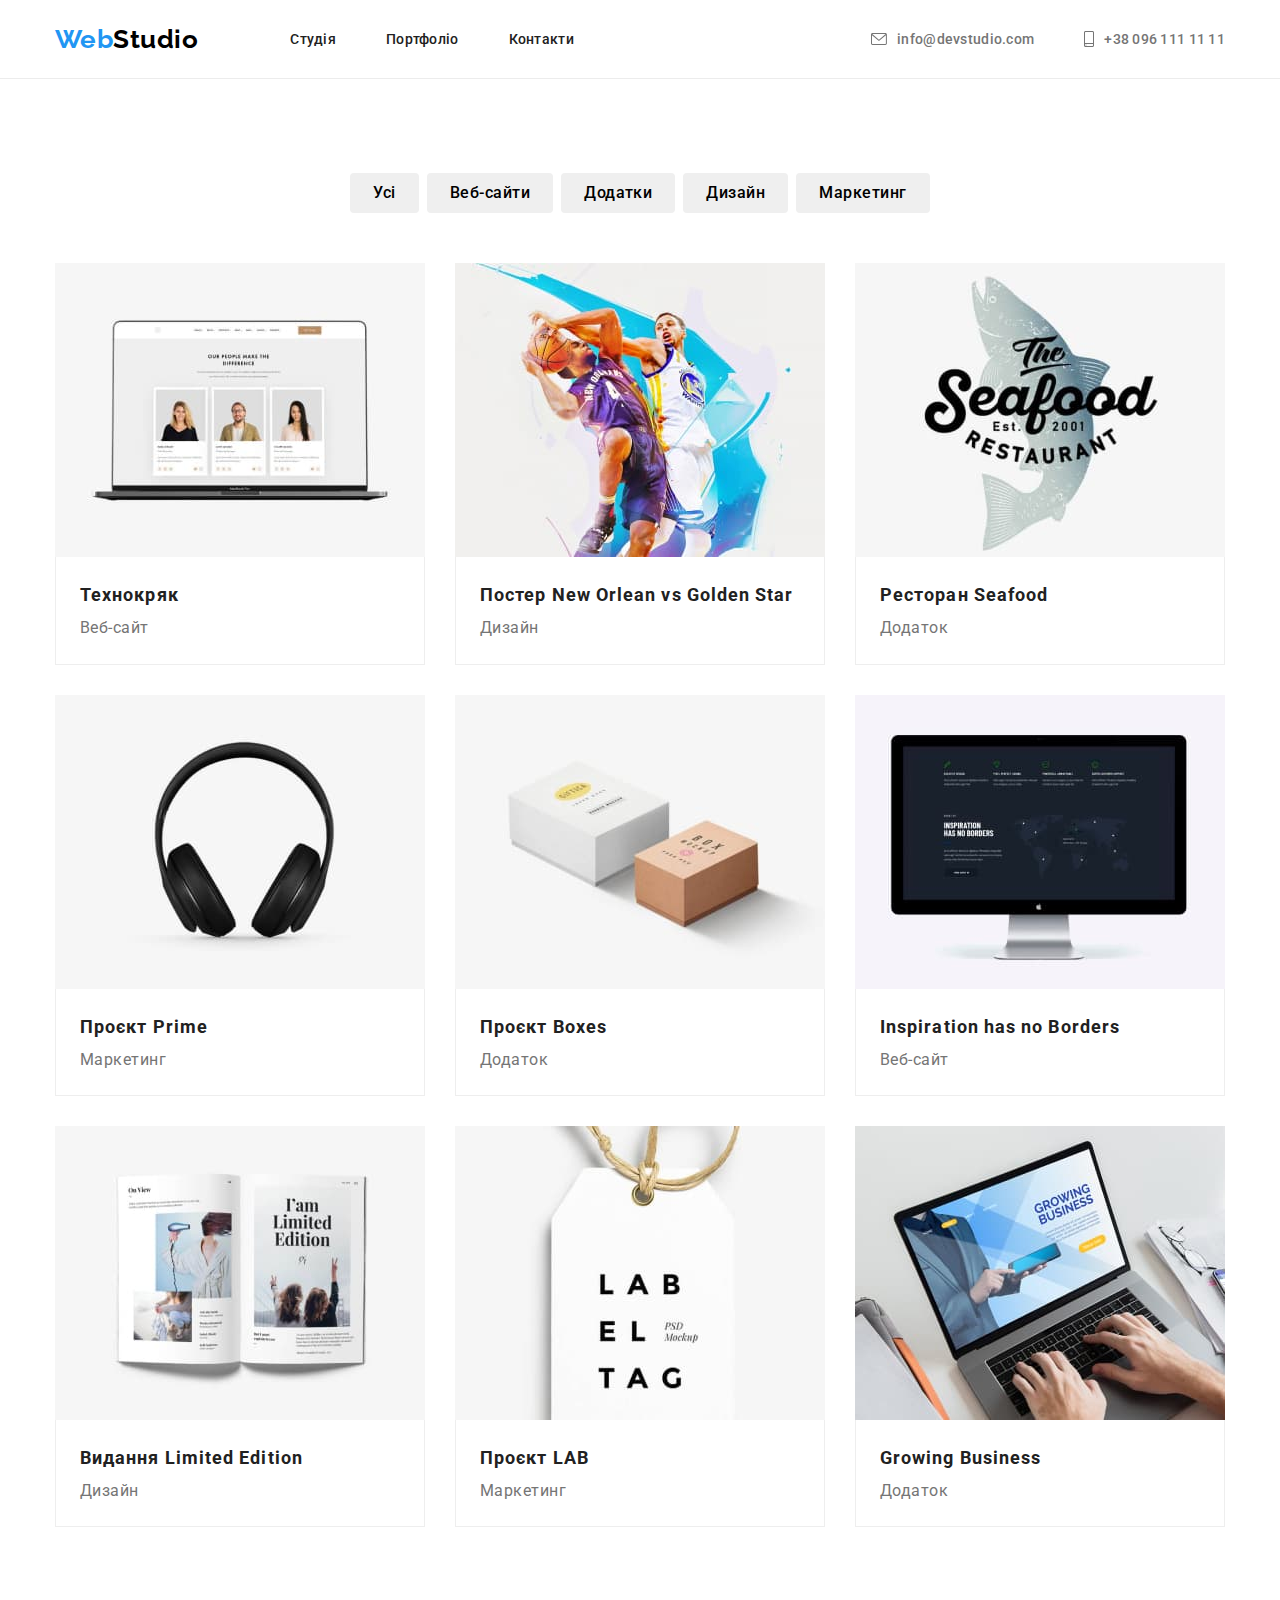
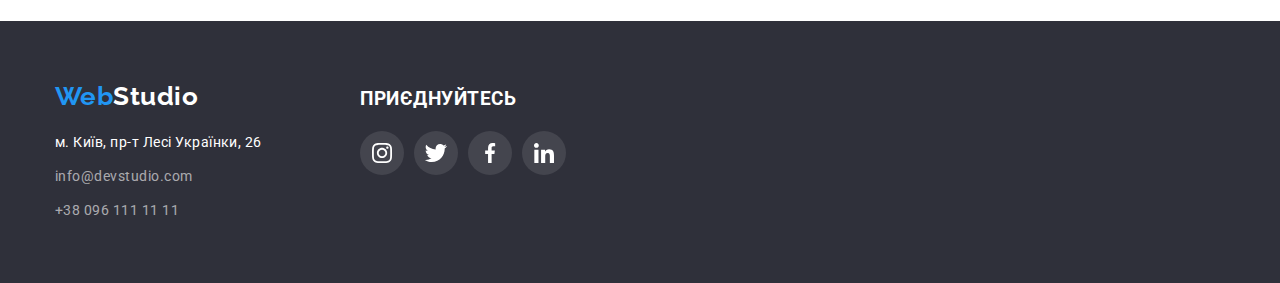
==== portfolio.html @ e4ec39dd "hw5" ====
<!DOCTYPE html>
<html lang="uk">

<head>
    <meta charset="UTF-8" />
    <meta http-equiv="X-UA-Compatible" content="IE=edge" />
    <meta name="viewport" content="width=device-width, initial-scale=1.0" />
    <title>Home_Work_2</title>
    <link
        href="https://fonts.googleapis.com/css2?family=Raleway:wght@700&family=Roboto:wght@400;500;700;900&display=swap"
        rel="stylesheet" />
    <link rel="stylesheet" href="https://cdn.jsdelivr.net/npm/modern-normalize@1.1.0/modern-normalize.min.css">
    <link rel="stylesheet" href="/css/style.css" />
</head>

<body>
    <header class="header-menu">
        <div class="container header-menu-container">
            <nav class="menu-navigation">
                <a class="logo" href="./index.html">
                    <span lang="en"><span class="logo-blue">Web</span><span class="logo-black">Studio</span></span>
                </a>

                <ul class="header-nav list">
                    <li class="item-link-nav">
                        <a class="link-nav" href="./portfolio.html">Студія</a>
                    </li>
                    <li class="item-link-nav">
                        <a class="link-nav" href="./portfolio.html">Портфоліо</a>
                    </li>
                    <li class="item-link-nav">
                        <a class="link-nav" href="./portfolio.html">Контакти</a>
                    </li>
                </ul>
            </nav>

            <ul class="header-contacts list">
                <li class="item-header-contacts">
                    <a class="link-contact" href="mailto:info@devstudio.com">
                        <svg class="icon-poshta icon-item" width="16" height="12">
                            <use href="./images/icons.svg#icon-poshta"></use>
                        </svg>info@devstudio.com</a>
                </li>
                <li class="item-header-contacts">
                    <a class="link-contact" href="tel:+380961111111">
                        <svg class="icon-smartphone icon-item" width="10" height="16">
                            <use href="./images/icons.svg#icon-smartphone"></use>
                        </svg>+38 096 111 11 11</a>
                </li>
            </ul>
        </div>
    </header>

    <main>
        <section class="section">
            <div class="container">
                <!-- Цей заголовок буде прихованим -->
                <h1 class="visually-hidden">Наші проекти</h1>

                <ul class="list-buttons list">
                    <li class="portfolio-btn">
                        <button class="btn-all list-btn btns menu-button" type="button">Усі</button>
                    </li>
                    <li class="portfolio-btn">
                        <button class="list-btn btns menu-button" type="button">Веб-сайти</button>
                    </li>
                    <li class="portfolio-btn">
                        <button class="list-btn btns menu-button" type="button">Додатки</button>
                    </li>
                    <li class="portfolio-btn">
                        <button class="list-btn btns menu-button" type="button">Дизайн</button>
                    </li>
                    <li class="portfolio-btn">
                        <button class="list-btn btns menu-button" type="button">Маркетинг</button>
                    </li>
                </ul>

                <ul class="list images-menu">
                    <li class="item-img-menu">
                        <a class="link-images" href="./portfolio.html">
                            <img src="./images/imgs-portfolio/opened-notebook.jpg" alt="Зображення на моніторі ноутбука"
                                width="370" />
                            <span class="img-dsc">
                                <h2 class="image-title">Технокряк</h2>
                                <p class="image-text">Веб-сайт</p>
                            </span>
                        </a>
                    </li>
                    <li class="item-img-menu">
                        <a class="link-images" href="./portfolio.html">
                            <img src="./images/imgs-portfolio/basketball-poster.jpg"
                                alt="Постер з двома гравцями в баскетбол" width="370" />
                            <span class="img-dsc">
                                <h2 class="image-title">Постер <span lang="en">New Orlean vs Golden Star</span></h2>
                                <p class="image-text">Дизайн</p>
                            </span>
                        </a>
                    </li>
                    <li class="item-img-menu">
                        <a class="link-images" href="./portfolio.html">
                            <img src="./images/imgs-portfolio/restaurant-name.jpg" alt="Логотип ресторану"
                                width="370" />
                            <span class="img-dsc">
                                <h2 class="image-title">Ресторан <span lang="en">Seafood</span></h2>
                                <p class="image-text">Додаток</p>
                            </span>
                        </a>
                    </li>
                    <li class="item-img-menu">
                        <a class="link-images" href="./portfolio.html">
                            <img src="./images/imgs-portfolio/headphone.jpg" alt="Навушники" width="370" />
                            <span class="img-dsc">
                                <h2 class="image-title">Проєкт <span lang="en">Prime</span></h2>
                                <p class="image-text">Маркетинг</p>
                            </span>
                        </a>
                    </li>
                    <li class="item-img-menu">
                        <a class="link-images" href="./portfolio.html">
                            <img src="./images/imgs-portfolio/two-boxes.jpg" alt="Дві коробки" width="370" />
                            <span class="img-dsc">
                                <h2 class="image-title">Проєкт <span lang="en">Boxes</span></h2>
                                <p class="image-text">Додаток</p>
                            </span>
                        </a>
                    </li>
                    <li class="item-img-menu">
                        <a class="link-images" href="./portfolio.html">
                            <img src="./images/imgs-portfolio/pc-monitor.jpg" alt="Монітор комп'ютера" width="370" />
                            <span class="img-dsc">
                                <h2 class="image-title"><span lang="en">Inspiration has no Borders</span></h2>
                                <p class="image-text">Веб-сайт</p>
                            </span>
                        </a>
                    </li>
                    <li class="item-img-menu">
                        <a class="link-images" href="./portfolio.html">
                            <img src="./images/imgs-portfolio/magazine.jpg" alt="Розгорнутий журнал" width="370" />
                            <span class="img-dsc">
                                <h2 class="image-title">Видання <span lang="en">Limited Edition</span></h2>
                                <p class="image-text">Дизайн</p>
                            </span>
                        </a>
                    </li>
                    <li class="item-img-menu">
                        <a class="link-images" href="./portfolio.html">
                            <img src="./images/imgs-portfolio/label.jpg" alt="Етикетка з написом" width="370" />
                            <span class="img-dsc">
                                <h2 class="image-title">Проєкт <span lang="en">LAB</span></h2>
                                <p class="image-text">Маркетинг</p>
                            </span>
                        </a>
                    </li>
                    <li class="item-img-menu">
                        <a class="link-images" href="./portfolio.html">
                            <img src="./images/imgs-portfolio/work-on-notebook.jpg" alt="Робота за ноутбуком"
                                width="370" />
                            <span class="img-dsc">
                                <h2 class="image-title"><span lang="en">Growing Business</span></h2>
                                <p class="image-text">Додаток</p>
                            </span>
                        </a>
                    </li>
                </ul>
            </div>
        </section>
    </main>

    <footer class="footer-menu">
        <div class="container footer-container">

            <div class="logo-address-container">
                <a class="logo" href=""><span lang="en"><span class="logo-blue">Web</span><span
                            class="logo-white">Studio</span></span></a>
                <address class="footer-address">
                    <ul class="list footer-contacts">
                        <li class="item-footer-contacts">
                            <a class="link-footer map-address" href="https://goo.gl/maps/CPtrU1FHBa2aNyZL9"
                                target="_blank" rel="noopener noreferrer"">м. Київ, пр-т Лесі Українки, 26</a>
                        </li>
                        <li class=" item-footer-contacts">
                                <a class=" link-footer mail-contact"
                                    href="mailto:info@devstudio.com">info@devstudio.com</a>
                        </li>
                        <li class="item-footer-contacts">
                            <a class="link-footer tel-contact" href="tel:+380961111111">+38 096 111 11 11</a>
                        </li>
                    </ul>
                </address>
            </div>

            <div class="icon-footer-container">
                <h3 class="title-icon-footer" lang="uk">приєднуйтесь</h3>
                <ul class="list-icon-footer list">
                    <li class="footer-social_list-link">
                        <a class="footer-social-link" href="">
                            <svg class="social-link-icon-instagram social-link-icon" width="20" height="20">
                                <use href="./images/icons.svg#icon-instagram"></use>
                            </svg>
                        </a>
                    </li>
                    <li class="footer-social_list-link">
                        <a class="footer-social-link" href="">
                            <svg class="social-link-icon-twitter social-link-icon" width="20" height="20">
                                <use href="./images/icons.svg#icon-twitter"></use>
                            </svg>
                        </a>
                    </li>
                    <li class="footer-social_list-link">
                        <a class="footer-social-link" href="">
                            <svg class="social-link-icon-facebook social-link-icon" width="20" height="20">
                                <use href="./images/icons.svg#icon-facebook"></use>
                            </svg>
                        </a>
                    </li>
                    <li class="footer-social_list-link">
                        <a class="footer-social-link" href="">
                            <svg class="social-link-icon-linkedin social-link-icon" width="20" height="20">
                                <use href="./images/icons.svg#icon-linkedin"></use>
                            </svg>
                        </a>
                    </li>
                </ul>
            </div>
        </div>
    </footer>
</body>

</html>
---- css/style.css ----
:root {
    --main-dark-color: #212121;
    --main-light-color: #757575;
    --grey-icon-color: #AFB1B8;
    --blue-color: #2196F3;
    --blue-button-active-color: #188CE8;
    --grey-button-color: #F5F4FA;
    --logo-dark-color: #000000;
    --white-color: #ffffff;
    --hero-background-color: #2F303A;
    --header-border-color: #ECECEC;
    --light-footer-contacts-color: rgba(255, 255, 255, 0.6);
    --border-portfolio-color: #EEEEEE;
    --under-bgimages-color: #c4c4c4;
    --card-set-gap: 30px;
}

/* General Styles */

h1,
h2,
h3,
h4,
p {
    margin-top: 0;
    margin-bottom: 0;
}

ul,
ol {
    margin-top: 0;
    margin-bottom: 0;
    padding-left: 0;
}

img {
    display: block;
    max-width: 100%;
}

body {
    font-family: 'Roboto', sans-serif;
    font-style: normal;
    font-weight: 400;
    line-height: 1.17;
    letter-spacing: 0.03em;
    color: var(--main-light-color);
}

.section {
    padding-top: 94px;
    padding-bottom: 94px;
}

.container {
    width: 1200px;
    margin-left: auto;
    margin-right: auto;
    padding-left: 15px;
    padding-right: 15px;
}

/* a {
    text-decoration: none;
} */

/* li {
    list-style: none;
} */


/* Header Styles */

/* header logo */

.header-menu {
    padding-top: 24px;
    padding-bottom: 24px;

    border-bottom: 1px solid var(--header-border-color);
}

.header-menu-container {
    display: flex;
    align-items: center;
    justify-content: space-between;
}

.menu-navigation {
    display: flex;
    align-items: center;
}

.logo {
    margin-right: 92px;

    font-family: 'Raleway';
    font-size: 26px;
    font-weight: 700;
    letter-spacing: inherit;
}

.logo,
.link-nav,
.link-contact,
.link-footer,
.link-images,
.social-link {
    text-decoration: none;
}

.logo-blue {
    color: var(--blue-color);
}

.logo-black {
    color: var(--logo-dark-color);
}

/* header nav and contacts*/

.list {
    list-style: none;
}

.header-nav,
.header-contacts {
    display: flex;

    font-size: 14px;
    font-weight: 500;
    letter-spacing: 0.02em;
}

.header-nav {
    column-gap: 50px;
}

.item-link-nav:not(:last-child) {
    /* margin-right: 50px; */
}

.link-nav {
    color: var(--main-dark-color);
}

.header-contacts .item-header-contacts:not(:last-child) {
    margin-right: 50px;
}


.link-contact,
.link-difference {
    display: flex;
    align-items: center;
    justify-content: center;
    color: var(--main-light-color);
}

.icon-item {
    margin-right: 10px;
    fill: currentColor;

}

.link-nav:hover,
.link-nav:focus,
.link-contact:hover,
.link-contact:focus,
.map-address:hover,
.map-address:focus {
    color: var(--blue-color);
}

/* Page 1 (index.html) Styles for main */

/* hero section*/

.hero-section {
    padding-top: 200px;
    padding-bottom: 200px;
    max-width: 1600px;
    height: 600px;
    margin-right: auto;
    margin-left: auto;

    background-color: var(--under-bgimages-color);
    outline: 1px solid #000000;
    background-image: linear-gradient(rgba(47, 48, 58, 0.4), rgba(47, 48, 58, 0.4)),
        url(../images/bg-hero-img.jpg);
    block-size: auto;
}

.hero-content .hero-title {
    margin-right: auto;
    margin-left: auto;
    width: 696px;
    margin-bottom: 30px;

    font-size: 44px;
    font-style: inherit;
    font-weight: 900;
    line-height: 1.36;
    letter-spacing: 0.06em;
    text-transform: uppercase;
    text-align: center;
    color: var(--white-color);
}

.hero-overlay {}

/* this property for all buttons (Page 1-2) */
.btns {
    cursor: pointer;
    font-family: 'Roboto';
    font-style: normal;
    font-size: 16px;
    border-radius: 4px;
}

.hero-button {
    padding-top: 10px;
    padding-right: 32px;
    padding-bottom: 10px;
    padding-left: 32px;

    background-color: var(--blue-color);
    color: var(--white-color);
    font-family: 'Roboto';
    font-style: normal;
    font-size: 16px;
    font-weight: 700;
    line-height: 1.88;
    letter-spacing: 0.06em;

    border: 0;
}

.page-hero-btn {
    display: flex;
    justify-content: center;
}

.hero-button:hover,
.hero-button:focus {
    background-color: #188CE8;
}


/* Section with our difference list and witout title h2 */

.visually-hidden {
    position: absolute;
    white-space: nowrap;
    width: 1px;
    height: 1px;
    overflow: hidden;
    border: 0;
    padding: 0;
    clip: rect(0 0 0 0);
    clip-path: inset(50%);
    margin: -1px;
}

.differences-list {
    display: flex;
    flex-wrap: wrap;
    margin-right: -30px;

    font-family: inherit;
    line-height: inherit;
    font-size: 14px;
}

.difference-item {
    flex-basis: calc(100% / 4 - var(--card-set-gap));
    margin-right: 30px;
}

.link-difference {
    display: flex;
    justify-content: center;
    align-items: center;
    height: 120px;
    border-radius: 4px;
    background-color: var(--grey-button-color);
}

.link-difference>.difference-icon {
    width: 70px;
    height: 70px;
    fill: solid #AFB1B8;
}

.difference-text-item {
    padding-top: 30px;
}

.title-difference {
    margin-bottom: 10px;

    font-weight: 700;
    color: var(--main-dark-color);
    text-transform: uppercase;
}

.description-difference {
    line-height: 1.71;
    color: var(--main-light-color);
}

/* what we do Section*/

.title-what-we-do,
.title-our-team,
.title-constant-customers {
    text-align: center;
    margin-bottom: 50px;

    font-weight: 700;
    font-size: 36px;
    color: var(--main-dark-color);
}

.about {
    padding-top: 0;
}

.images-list {
    display: flex;
    flex-wrap: wrap;
    column-gap: var(--card-set-gap);
}

.item-images-list {}

/* our team Section */

.our-team-section {
    background-color: var(--grey-button-color);
}

.our-team {
    display: flex;
    flex-wrap: wrap;
    margin-right: -30px;

    font-family: inherit;
    font-size: 16px;
    line-height: inherit;
}

.item-our-team {
    flex-basis: calc(100% / 4 - var(--card-set-gap));
    margin-right: 30px;
    text-align: center;
    background-color: var(--white-color);
    border-radius: 0px 0px 4px 4px;
    box-shadow: 0 2px 1px 0 rgba(0, 0, 0, 0.2),
        0 1px 1px 0 rgba(0, 0, 0, 0.14);
}

.about-member {
    flex-basis: inherit;
    padding-top: 30px;
    padding-bottom: 30px;

    flex-basis: inherit;
}

.member-team-name {
    margin-bottom: 10px;

    font-weight: 500;
    font-size: 16px;
    color: var(--main-dark-color);
}

.member-team-position {
    color: var(--main-light-color);
}

.social-list-links {
    display: flex;
    /* margin-bottom: 20px; */
    justify-content: center;
    margin-top: 16px;
    column-gap: 8px;
    /* padding: 0 32px; */
    /* margin-right: auto;
    margin-left: auto; */
    /* width: 206px;
    margin-right: auto;
    margin-left: auto; */
}

.social_list-link {
    align-items: center;
    justify-content: center;
}

.social-link {
    display: flex;
    justify-content: center;
    align-items: center;
    width: 44px;
    height: 44px;
    border-radius: 50%;
    /* background-color: teal; */
}

.social-link:hover,
.social-link:focus {
    background-color: var(--blue-color);
}

.social-link-icon {
    width: 100%;
    /* height: 100%; */
    color: var(--grey-icon-color);
    fill: currentColor;
}

.social-link:hover .social-link-icon,
.social-link:focus .social-link-icon {
    fill: var(--white-color);
}

/* align-content: center; */
/* width: 44px;
    height: 44px;
*/

/* .social_list-link {
    justify-content: center;
    /* flex-basis: calc(100% / 4 - 10px);
    margin-right: 10px; */
}

/* .social-link {
    display: flex;
    align-content: center;
} */
*/
/* white card under image */



/* Customers Section */

.customers-section {}

.customers-list {
    display: flex;
    align-items: center;
    justify-content: center;
    /* flex-wrap: wrap; */
    margin-right: -30px;
}

.customer-list-item {
    /* display: flex; */
    flex-basis: calc(100% / 6 - var(--card-set-gap));
    margin-right: var(--card-set-gap);
    /* border: 1px solid teal; */
    /* width: 170px; */
    height: 92px;
    /* stroke: 1px solid #AFB1B8; */
}

.customer-list-link {
    display: flex;
    align-items: center;
    justify-content: center;
    /* width: 100%; */
    height: 100%;
    /* padding: 16px 32px; */
    background-color: var(--white-color);
    border: 1px solid #AFB1B8;
    border-radius: 4px;
}

.customer-list-link:hover,
.customer-list-link:focus {
    border-color: var(--blue-color);
    fill: var(--blue-color);
}

.customer-list-link:hover .customer-list-link_icon,
.customer-list-link:focus .customer-list-link_icon {
    /* border-color: var(--blue-color); */
    fill: var(--blue-color);
}

.customer-list-link_icon {
    width: 106px;
    height: 60px;
    color: #AFB1B8;
    fill: var(--grey-icon-color);
}


/* Styles of Footer part*/

/* logo */

.footer-container {
    display: flex;
    align-items: baseline;
    justify-content: flex-start;
}

.footer-menu {
    padding-top: 60px;
    padding-bottom: 60px;

    background-color: var(--hero-background-color);
}

.logo-white {
    color: var(--white-color);
}

.footer-address {
    margin-top: 20px;
}

.footer-contacts {
    font-family: inherit;
    font-style: normal;
    font-size: 14px;
    letter-spacing: inherit;
    line-height: 1.71;
}

.item-footer-contacts:not(:last-child) {
    margin-bottom: 10px;
}

.map-address {
    color: var(--white-color);
}

.mail-contact,
.tel-contact {
    color: var(--light-footer-contacts-color);
}

.mail-contact:hover,
.mail-contact:focus,
.tel-contact:hover,
.tel-contact:focus {
    color: rgba(33, 150, 243, 1);
}

.icon-footer-container {
    margin-left: 70px;
}

.title-icon-footer {
    margin-bottom: 20px;
}

.list-icon-footer {
    display: flex;
    margin-right: -10px;
}

.title-icon-footer {
    font-style: inherit;
    color: var(--white-color);
    line-height: auto;
    font-style: bold;
    text-transform: uppercase;
}

.footer-social-link {
    display: flex;
    justify-content: center;
    align-items: center;
    width: 44px;
    height: 44px;
    border-radius: 50%;
    background-color: rgba(255, 255, 255, 0.1);
}

.footer-social_list-link {
    flex-basis: calc(100% / 4 - 10px);
    margin-right: 10px;
}

.footer-social-link>.social-link-icon {
    fill: var(--white-color);
}

.footer-social-link:hover,
.footer-social-link:focus {
    background-color: var(--blue-color);
    fill: var(--white-color);
}



/* Page 2 (portfolio.html) Styles for main */

.list-buttons {
    display: flex;
    flex-wrap: wrap;
    justify-content: center;
    margin-bottom: 50px;
}

.list-btn {
    padding-top: 6px;
    padding-right: 22px;
    padding-bottom: 6px;
    padding-left: 22px;

    font-weight: 500;
    line-height: 1.63;
    letter-spacing: 0.03em;

    border: 1px solid transparent;
}

/* .btn-all {
    padding-right: 25px;
    padding-left: 25px;
} */

.portfolio-btn:not(:last-child) {
    margin-right: 8px;
}

.menu-button:hover,
.menu-button:focus {
    background-color: var(--blue-color);
    color: var(--white-color);
    box-shadow: 0px 3px 1px rgba(0, 0, 0, 0.1),
        0px 1px 2px rgba(0, 0, 0, 0.08),
        0px 2px 2px rgba(0, 0, 0, 0.12);
}

.images-menu {
    display: flex;
    /* box-sizing: border-box; */
    flex-wrap: wrap;
    margin-right: calc(-1 *var(--card-set-gap));
    margin-bottom: calc(-1 *var(--card-set-gap));
}

.item-img-menu {
    flex-basis: calc(100% / 3 - 30px);
    margin-right: var(--card-set-gap);
    margin-bottom: var(--card-set-gap);

    background-color: var(--white-color);
}

.item-img-menu:not(:nth-child(3n)) {
    margin-right: 30px;
}

.item-img-menu:not(:nth-last-child(-n+3)) {
    margin-bottom: 30px;
}

.link-images {
    display: block;
}

/* НЕ ПРАЦЮЄ ТІНЬ НА ПОСИЛАННЯХ, ЛИШЕ НА ЛІШКАХ .item-img-menu */
.link-images:hover,
.link-images:focus {
    box-shadow: 1px 4px 6px rgba(0, 0, 0, 0.16),
        0 4px 4px rgba(0, 0, 0, 0.06),
        0 1px 1px rgba(0, 0, 0, 0.12);
}

.img-dsc {
    display: block;
    padding: 20px 24px;

    border-top: 0;
    border-bottom: 1px solid var(--border-portfolio-color);
    border-right: 1px solid var(--border-portfolio-color);
    border-left: 1px solid var(--border-portfolio-color);
}

.image-title {
    font-size: 18px;
    font-weight: 700;
    line-height: 2;
    letter-spacing: 0.06em;

    color: var(--main-dark-color);
}

.image-text {
    font-size: 16px;
    line-height: 1.88;
    letter-spacing: inherit;

    color: var(--main-light-color);
}
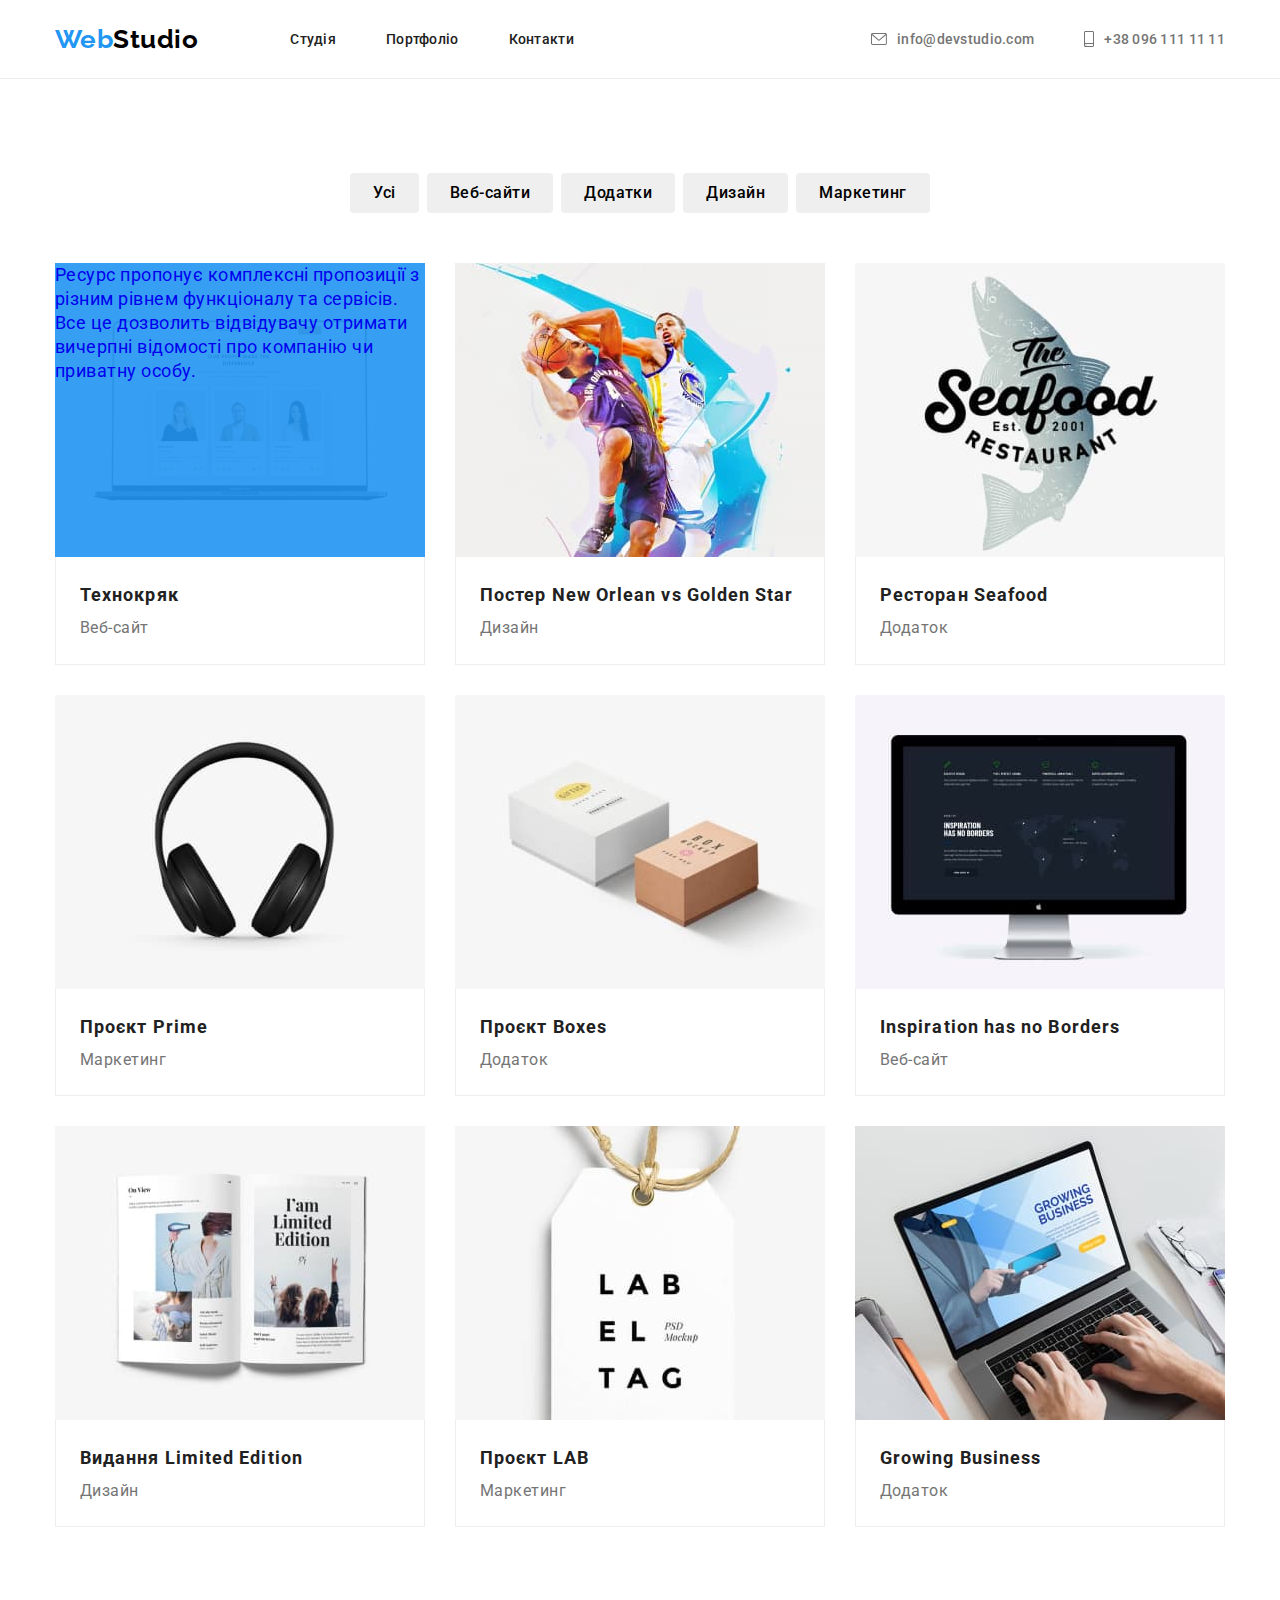
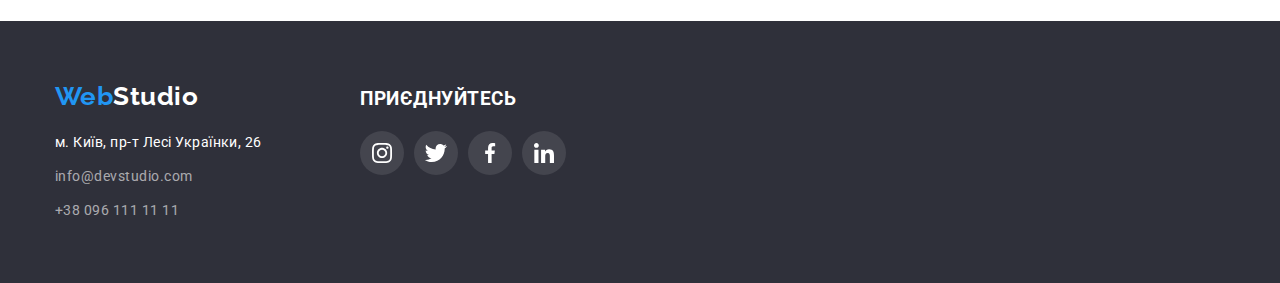
==== commit 48cf5073: "hw5" ====
--- a/portfolio.html
+++ b/portfolio.html
@@ -78,8 +78,12 @@
                 <ul class="list images-menu">
                     <li class="item-img-menu">
                         <a class="link-images" href="./portfolio.html">
-                            <img src="./images/imgs-portfolio/opened-notebook.jpg" alt="Зображення на моніторі ноутбука"
+                            <div class="link-images-overlay">
+                                <img src="./images/imgs-portfolio/opened-notebook.jpg" alt="Зображення на моніторі ноутбука"
                                 width="370" />
+                                <p class="images-overlay-text">Ресурс пропонує комплексні пропозиції з різним рівнем функціоналу та сервісів. Все це дозволить відвідувачу отримати
+                                вичерпні відомості про компанію чи приватну особу.</p>
+                            </div>
                             <span class="img-dsc">
                                 <h2 class="image-title">Технокряк</h2>
                                 <p class="image-text">Веб-сайт</p>
--- a/css/style.css
+++ b/css/style.css
@@ -105,7 +105,8 @@
 .link-contact,
 .link-footer,
 .link-images,
-.social-link {
+.social-link,
+.link-images.images-overlay-text {
     text-decoration: none;
 }
 
@@ -334,6 +335,34 @@
 
 .item-images-list {}
 
+.thumb-what-we-do {
+    position: relative;
+    display: flex;
+}
+
+/* .thumb-what-we-do:hover .dscn-what-we-do {
+    opacity: 0;
+} */
+
+.dscn-what-we-do {
+    position: absolute;
+    display: flex;
+    justify-content: center;
+    align-items: center;
+    padding-top: 27px;
+    padding-bottom: 27px;
+    /* top: 50%;
+    left: 50%; */
+    /* transform: translate(-50%, 0%); */
+    width: 100%;
+    bottom: 0;
+    
+    background-color: rgba(47, 48, 58, 0.8);
+    color: var(--white-color);
+    text-transform: uppercase;
+    font-weight: 700;
+}
+
 /* our team Section */
 
 .our-team-section {
@@ -669,6 +698,29 @@
     display: block;
 }
 
+.link-images-overlay {
+    position: relative;
+    /* display: flex; */
+}
+
+.images-overlay-text {
+    position: absolute;
+    top: 50%;
+    left: 50%;
+    transform: translate(-50%, -50%);
+    width: 100%;
+    height: 100%;
+
+    background-color: rgba(33, 150, 243, 0.9);
+    color: --white-color;
+    /* display: inline-block; */
+    /* padding: 63px 24px; */
+    font-size: 18px;
+    line-height: 1.33;
+    
+    opacity: ;
+}
+
 /* НЕ ПРАЦЮЄ ТІНЬ НА ПОСИЛАННЯХ, ЛИШЕ НА ЛІШКАХ .item-img-menu */
 .link-images:hover,
 .link-images:focus {
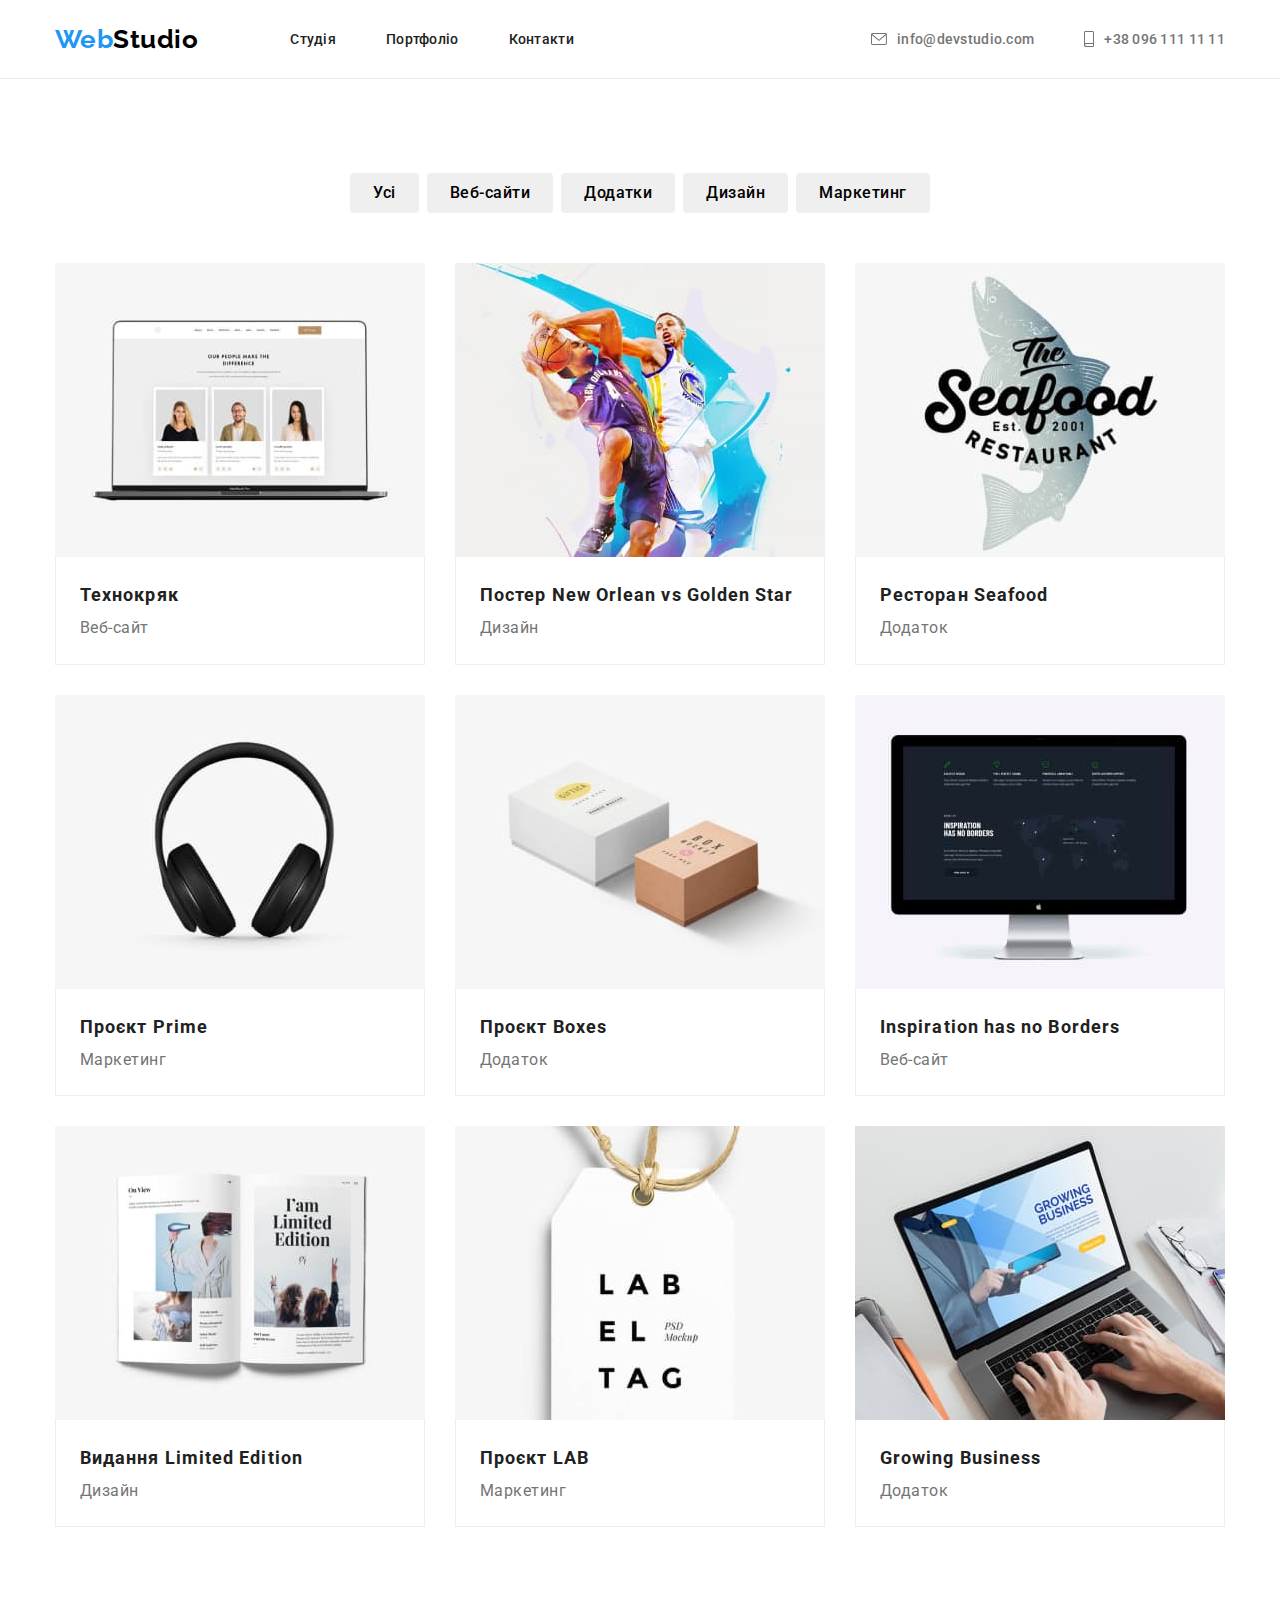
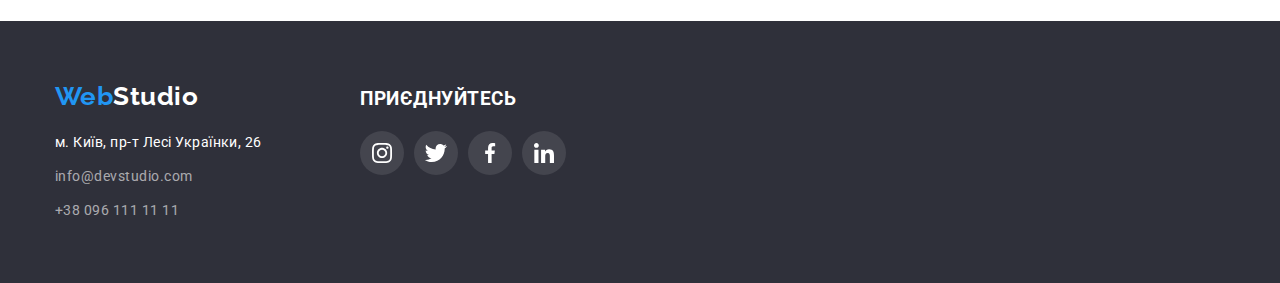
==== commit b94a8035: "hw5" ====
--- a/portfolio.html
+++ b/portfolio.html
@@ -92,8 +92,13 @@
                     </li>
                     <li class="item-img-menu">
                         <a class="link-images" href="./portfolio.html">
-                            <img src="./images/imgs-portfolio/basketball-poster.jpg"
+                            <div class="link-images-overlay">
+                                <img src="./images/imgs-portfolio/basketball-poster.jpg"
                                 alt="Постер з двома гравцями в баскетбол" width="370" />
+                                <p class="images-overlay-text">Ресурс пропонує комплексні пропозиції з різним рівнем функціоналу та сервісів. Все це
+                                    дозволить відвідувачу отримати
+                                    вичерпні відомості про компанію чи приватну особу.</p>
+                            </div>
                             <span class="img-dsc">
                                 <h2 class="image-title">Постер <span lang="en">New Orlean vs Golden Star</span></h2>
                                 <p class="image-text">Дизайн</p>
@@ -102,8 +107,13 @@
                     </li>
                     <li class="item-img-menu">
                         <a class="link-images" href="./portfolio.html">
-                            <img src="./images/imgs-portfolio/restaurant-name.jpg" alt="Логотип ресторану"
+                            <div class="link-images-overlay">
+                                <img src="./images/imgs-portfolio/restaurant-name.jpg" alt="Логотип ресторану"
                                 width="370" />
+                                <p class="images-overlay-text">Ресурс пропонує комплексні пропозиції з різним рівнем функціоналу та сервісів. Все це
+                                    дозволить відвідувачу отримати
+                                    вичерпні відомості про компанію чи приватну особу.</p>
+                            </div>
                             <span class="img-dsc">
                                 <h2 class="image-title">Ресторан <span lang="en">Seafood</span></h2>
                                 <p class="image-text">Додаток</p>
@@ -112,7 +122,12 @@
                     </li>
                     <li class="item-img-menu">
                         <a class="link-images" href="./portfolio.html">
-                            <img src="./images/imgs-portfolio/headphone.jpg" alt="Навушники" width="370" />
+                            <div class="link-images-overlay">
+                                <img src="./images/imgs-portfolio/headphone.jpg" alt="Навушники" width="370" />
+                                <p class="images-overlay-text">Ресурс пропонує комплексні пропозиції з різним рівнем функціоналу та сервісів. Все це
+                                дозволить відвідувачу отримати
+                                вичерпні відомості про компанію чи приватну особу.</p>
+                            </div>
                             <span class="img-dsc">
                                 <h2 class="image-title">Проєкт <span lang="en">Prime</span></h2>
                                 <p class="image-text">Маркетинг</p>
@@ -121,7 +136,12 @@
                     </li>
                     <li class="item-img-menu">
                         <a class="link-images" href="./portfolio.html">
-                            <img src="./images/imgs-portfolio/two-boxes.jpg" alt="Дві коробки" width="370" />
+                            <div class="link-images-overlay">
+                                <img src="./images/imgs-portfolio/two-boxes.jpg" alt="Дві коробки" width="370" />
+                                <p class="images-overlay-text">Ресурс пропонує комплексні пропозиції з різним рівнем функціоналу та сервісів. Все це
+                                    дозволить відвідувачу отримати
+                                    вичерпні відомості про компанію чи приватну особу.</p>
+                            </div>
                             <span class="img-dsc">
                                 <h2 class="image-title">Проєкт <span lang="en">Boxes</span></h2>
                                 <p class="image-text">Додаток</p>
@@ -130,7 +150,12 @@
                     </li>
                     <li class="item-img-menu">
                         <a class="link-images" href="./portfolio.html">
-                            <img src="./images/imgs-portfolio/pc-monitor.jpg" alt="Монітор комп'ютера" width="370" />
+                            <div class="link-images-overlay">
+                                <img src="./images/imgs-portfolio/pc-monitor.jpg" alt="Монітор комп'ютера" width="370" />
+                                <p class="images-overlay-text">Ресурс пропонує комплексні пропозиції з різним рівнем функціоналу та сервісів. Все це
+                                    дозволить відвідувачу отримати
+                                    вичерпні відомості про компанію чи приватну особу.</p>
+                            </div>
                             <span class="img-dsc">
                                 <h2 class="image-title"><span lang="en">Inspiration has no Borders</span></h2>
                                 <p class="image-text">Веб-сайт</p>
@@ -139,7 +164,12 @@
                     </li>
                     <li class="item-img-menu">
                         <a class="link-images" href="./portfolio.html">
-                            <img src="./images/imgs-portfolio/magazine.jpg" alt="Розгорнутий журнал" width="370" />
+                            <div class="link-images-overlay">
+                                <img src="./images/imgs-portfolio/magazine.jpg" alt="Розгорнутий журнал" width="370" />
+                                <p class="images-overlay-text">Ресурс пропонує комплексні пропозиції з різним рівнем функціоналу та сервісів. Все це
+                                    дозволить відвідувачу отримати
+                                    вичерпні відомості про компанію чи приватну особу.</p>
+                            </div>
                             <span class="img-dsc">
                                 <h2 class="image-title">Видання <span lang="en">Limited Edition</span></h2>
                                 <p class="image-text">Дизайн</p>
@@ -148,7 +178,12 @@
                     </li>
                     <li class="item-img-menu">
                         <a class="link-images" href="./portfolio.html">
-                            <img src="./images/imgs-portfolio/label.jpg" alt="Етикетка з написом" width="370" />
+                            <div class="link-images-overlay">
+                                <img src="./images/imgs-portfolio/label.jpg" alt="Етикетка з написом" width="370" />
+                                <p class="images-overlay-text">Ресурс пропонує комплексні пропозиції з різним рівнем функціоналу та сервісів. Все це
+                                    дозволить відвідувачу отримати
+                                    вичерпні відомості про компанію чи приватну особу.</p>
+                            </div>
                             <span class="img-dsc">
                                 <h2 class="image-title">Проєкт <span lang="en">LAB</span></h2>
                                 <p class="image-text">Маркетинг</p>
@@ -157,8 +192,13 @@
                     </li>
                     <li class="item-img-menu">
                         <a class="link-images" href="./portfolio.html">
-                            <img src="./images/imgs-portfolio/work-on-notebook.jpg" alt="Робота за ноутбуком"
+                            <div class="link-images-overlay">
+                                <img src="./images/imgs-portfolio/work-on-notebook.jpg" alt="Робота за ноутбуком"
                                 width="370" />
+                                <p class="images-overlay-text">Ресурс пропонує комплексні пропозиції з різним рівнем функціоналу та сервісів. Все це
+                                    дозволить відвідувачу отримати
+                                    вичерпні відомості про компанію чи приватну особу.</p>
+                            </div>
                             <span class="img-dsc">
                                 <h2 class="image-title"><span lang="en">Growing Business</span></h2>
                                 <p class="image-text">Додаток</p>
--- a/css/style.css
+++ b/css/style.css
@@ -105,8 +105,7 @@
 .link-contact,
 .link-footer,
 .link-images,
-.social-link,
-.link-images.images-overlay-text {
+.social-link {
     text-decoration: none;
 }
 
@@ -701,24 +700,33 @@
 .link-images-overlay {
     position: relative;
     /* display: flex; */
+    overflow: hidden;
 }
 
 .images-overlay-text {
     position: absolute;
-    top: 50%;
-    left: 50%;
-    transform: translate(-50%, -50%);
+    top: 0;
+    left: 0;
+    transform: translate(0, 100%);
     width: 100%;
     height: 100%;
+    padding: 63px 24px;
 
     background-color: rgba(33, 150, 243, 0.9);
-    color: --white-color;
+    color: var(--white-color);
     /* display: inline-block; */
     /* padding: 63px 24px; */
     font-size: 18px;
     line-height: 1.33;
-    
-    opacity: ;
+    overflow: auto;
+    /* opacity: 0; */
+    transition: transform 250ms cubic-bezier(0.4, 0, 0.2, 1);
+}
+
+.link-images:hover .images-overlay-text,
+.link-images:focus .images-overlay-text {
+    /* opacity: 1; */
+    transform: translateY(0%);
 }
 
 /* НЕ ПРАЦЮЄ ТІНЬ НА ПОСИЛАННЯХ, ЛИШЕ НА ЛІШКАХ .item-img-menu */
